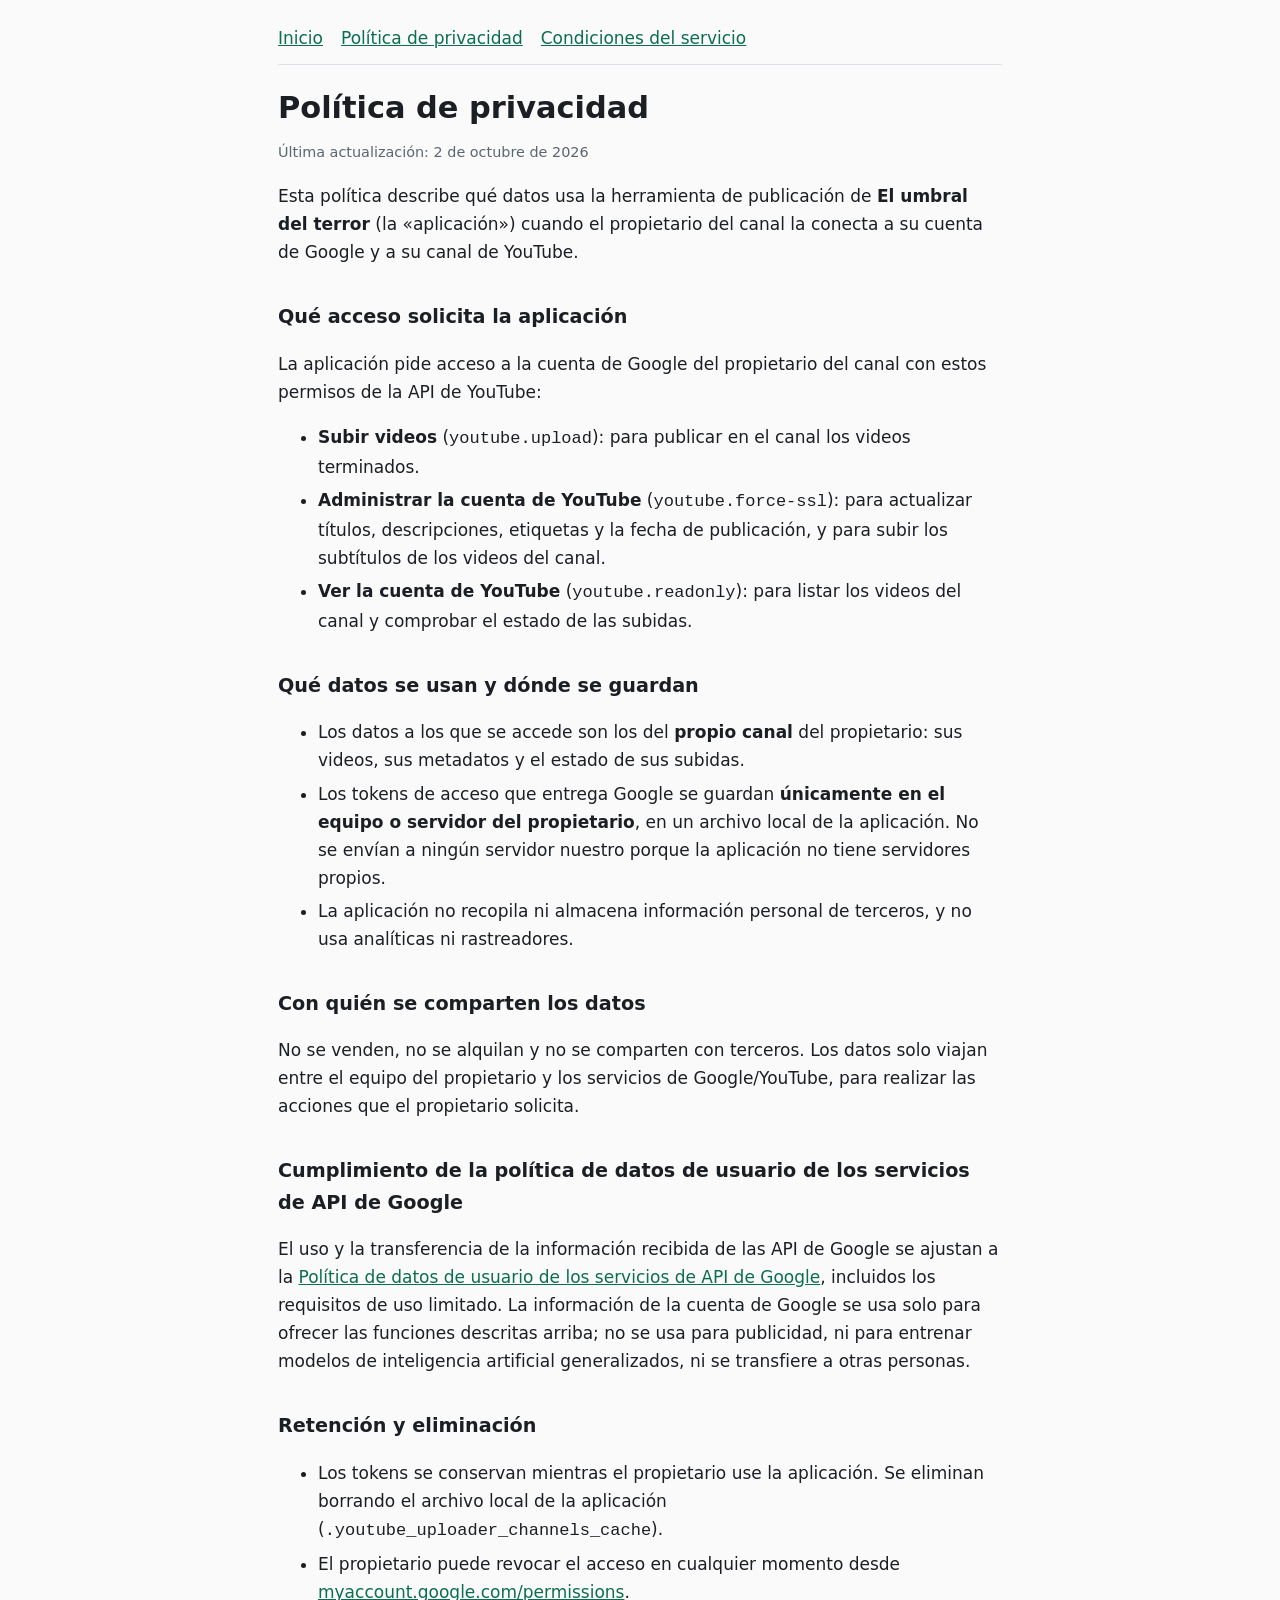
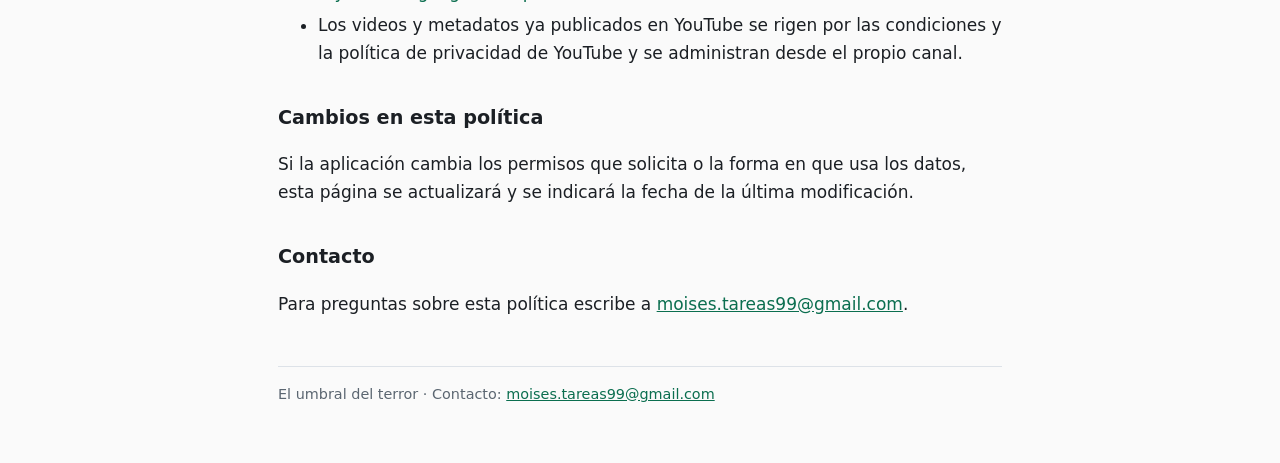
==== privacy.html @ d0a7360d "Páginas públicas de El Umbral del Terror: inicio, privacidad y condiciones Co-Authored-By: Claude Op" ====
<!doctype html>
<html lang="es"><head><meta charset="utf-8">
<meta name="viewport" content="width=device-width, initial-scale=1">
<title>Política de privacidad · El umbral del terror</title>
<link rel="stylesheet" href="style.css"></head><body><main>
<nav><a href="index.html">Inicio</a><a href="privacy.html">Política de privacidad</a><a href="terms.html">Condiciones del servicio</a></nav>
<h1>Política de privacidad</h1>
<p class="muted">Última actualización: 2 de octubre de 2026</p>
<p>Esta política describe qué datos usa la herramienta de publicación de <strong>El umbral del terror</strong> (la «aplicación») cuando el propietario del canal la conecta a su cuenta de Google y a su canal de YouTube.</p>

<h2>Qué acceso solicita la aplicación</h2>
<p>La aplicación pide acceso a la cuenta de Google del propietario del canal con estos permisos de la API de YouTube:</p>
<ul>
<li><strong>Subir videos</strong> (<code>youtube.upload</code>): para publicar en el canal los videos terminados.</li>
<li><strong>Administrar la cuenta de YouTube</strong> (<code>youtube.force-ssl</code>): para actualizar títulos, descripciones, etiquetas y la fecha de publicación, y para subir los subtítulos de los videos del canal.</li>
<li><strong>Ver la cuenta de YouTube</strong> (<code>youtube.readonly</code>): para listar los videos del canal y comprobar el estado de las subidas.</li>
</ul>

<h2>Qué datos se usan y dónde se guardan</h2>
<ul>
<li>Los datos a los que se accede son los del <strong>propio canal</strong> del propietario: sus videos, sus metadatos y el estado de sus subidas.</li>
<li>Los tokens de acceso que entrega Google se guardan <strong>únicamente en el equipo o servidor del propietario</strong>, en un archivo local de la aplicación. No se envían a ningún servidor nuestro porque la aplicación no tiene servidores propios.</li>
<li>La aplicación no recopila ni almacena información personal de terceros, y no usa analíticas ni rastreadores.</li>
</ul>

<h2>Con quién se comparten los datos</h2>
<p>No se venden, no se alquilan y no se comparten con terceros. Los datos solo viajan entre el equipo del propietario y los servicios de Google/YouTube, para realizar las acciones que el propietario solicita.</p>

<h2>Cumplimiento de la política de datos de usuario de los servicios de API de Google</h2>
<p>El uso y la transferencia de la información recibida de las API de Google se ajustan a la <a href="https://developers.google.com/terms/api-services-user-data-policy">Política de datos de usuario de los servicios de API de Google</a>, incluidos los requisitos de uso limitado. La información de la cuenta de Google se usa solo para ofrecer las funciones descritas arriba; no se usa para publicidad, ni para entrenar modelos de inteligencia artificial generalizados, ni se transfiere a otras personas.</p>

<h2>Retención y eliminación</h2>
<ul>
<li>Los tokens se conservan mientras el propietario use la aplicación. Se eliminan borrando el archivo local de la aplicación (<code>.youtube_uploader_channels_cache</code>).</li>
<li>El propietario puede revocar el acceso en cualquier momento desde <a href="https://myaccount.google.com/permissions">myaccount.google.com/permissions</a>.</li>
<li>Los videos y metadatos ya publicados en YouTube se rigen por las condiciones y la política de privacidad de YouTube y se administran desde el propio canal.</li>
</ul>

<h2>Cambios en esta política</h2>
<p>Si la aplicación cambia los permisos que solicita o la forma en que usa los datos, esta página se actualizará y se indicará la fecha de la última modificación.</p>

<h2>Contacto</h2>
<p>Para preguntas sobre esta política escribe a <a href="mailto:moises.tareas99@gmail.com">moises.tareas99@gmail.com</a>.</p>
<footer class="muted">El umbral del terror · Contacto: <a href="mailto:moises.tareas99@gmail.com">moises.tareas99@gmail.com</a></footer></main></body></html>
---- style.css ----
:root { --bg:#0d1014; --ink:#e6edf3; --muted:#8b98a5; --line:#262e38; --accent:#7fd1a0; }
@media (prefers-color-scheme: light) { :root { --bg:#fafafa; --ink:#1b1f24; --muted:#5b6671; --line:#dde2e8; --accent:#0b6e4f; } }
* { box-sizing:border-box; }
body { margin:0; background:var(--bg); color:var(--ink); font:17px/1.65 system-ui,-apple-system,"Segoe UI",sans-serif; }
main { max-width:760px; margin:0 auto; padding:24px 18px 64px; }
nav { display:flex; gap:18px; flex-wrap:wrap; padding-bottom:12px; border-bottom:1px solid var(--line); margin-bottom:24px; }
a { color:var(--accent); }
h1 { font-size:1.9rem; line-height:1.25; margin:.2em 0 .4em; }
h2 { font-size:1.2rem; margin:1.8em 0 .4em; }
.muted { color:var(--muted); font-size:.9rem; }
li { margin:.3em 0; }
footer { margin-top:48px; padding-top:16px; border-top:1px solid var(--line); }
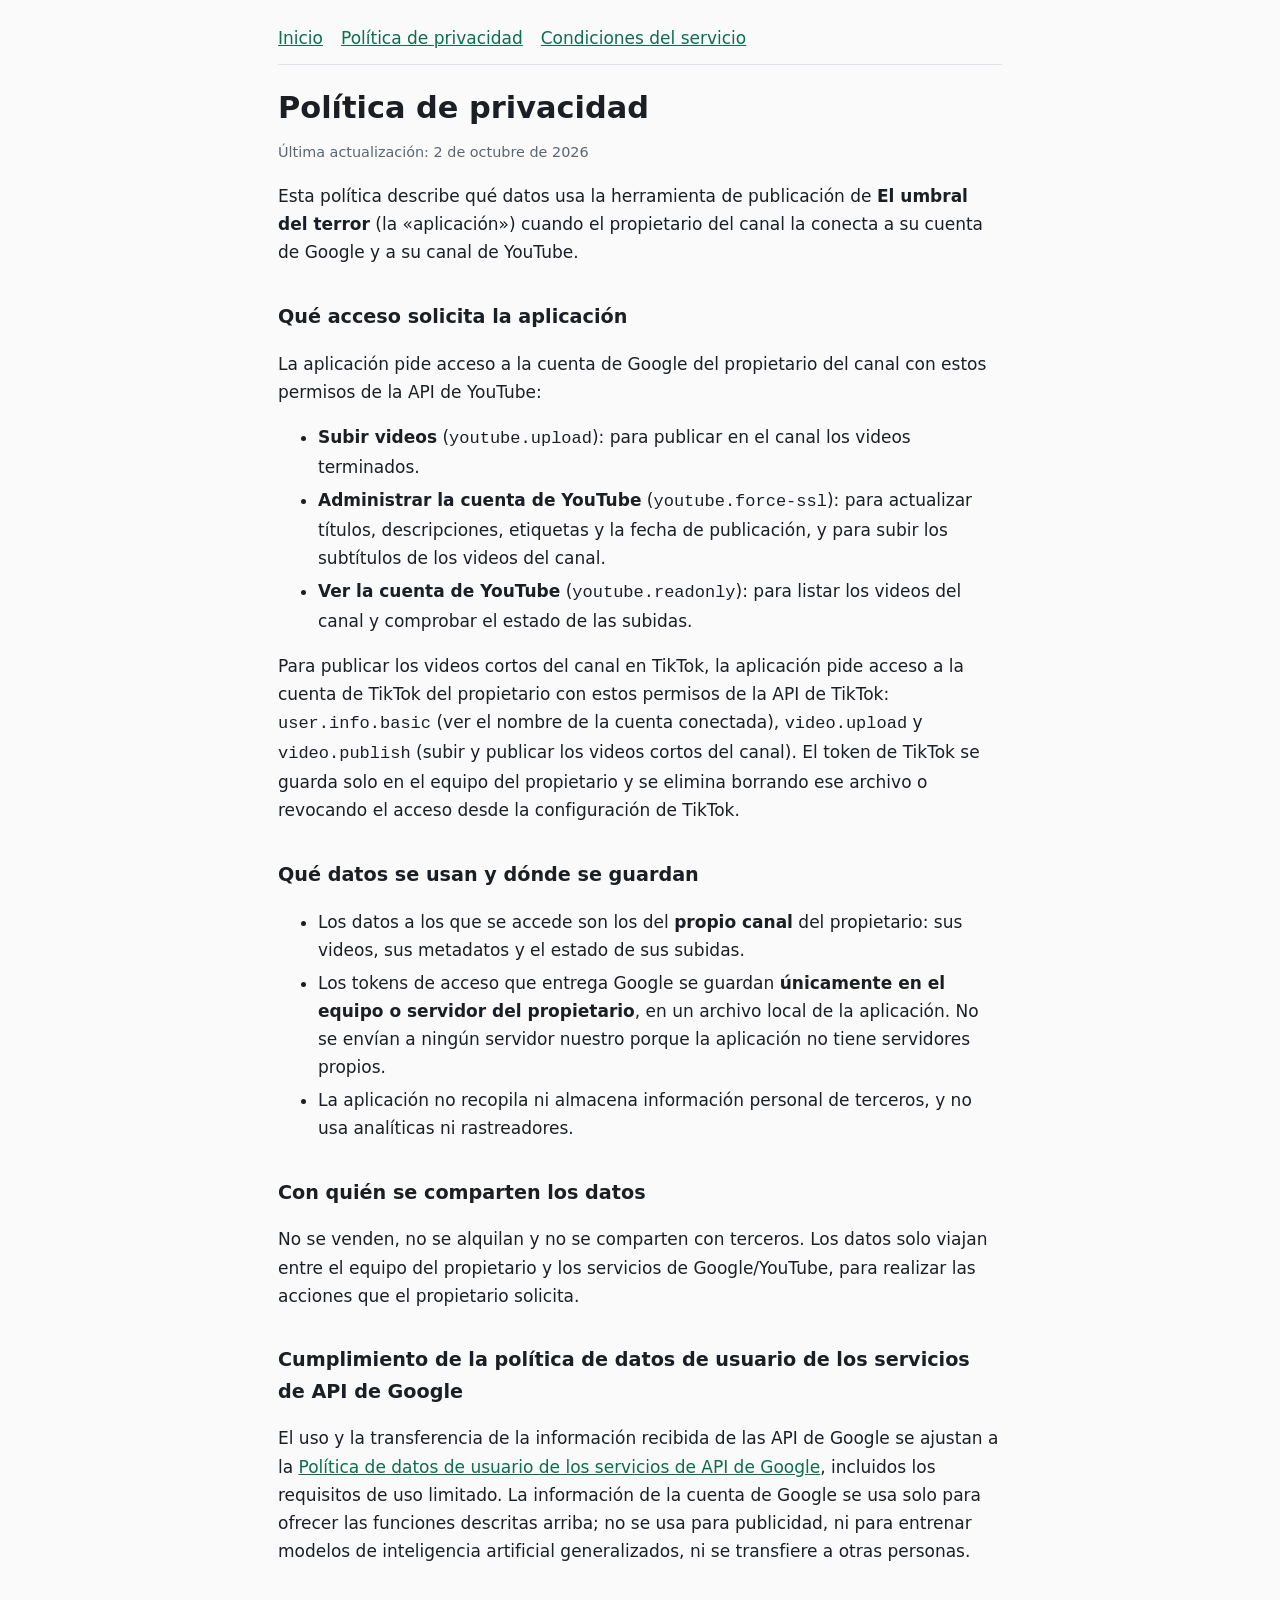
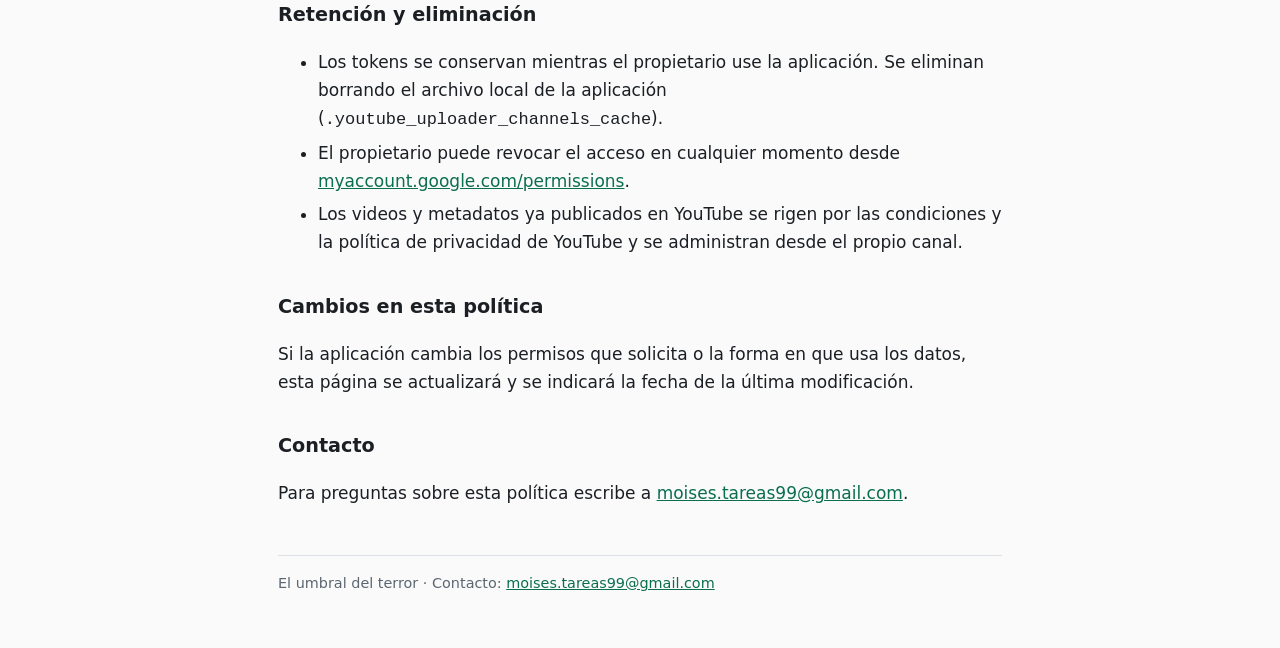
==== commit 84856bca: "Mención de TikTok en privacidad y condiciones; .nojekyll para publicar sin Jekyll Co-Authored-By: Cl" ====
--- a/privacy.html
+++ b/privacy.html
@@ -15,6 +15,7 @@
 <li><strong>Administrar la cuenta de YouTube</strong> (<code>youtube.force-ssl</code>): para actualizar títulos, descripciones, etiquetas y la fecha de publicación, y para subir los subtítulos de los videos del canal.</li>
 <li><strong>Ver la cuenta de YouTube</strong> (<code>youtube.readonly</code>): para listar los videos del canal y comprobar el estado de las subidas.</li>
 </ul>
+<p>Para publicar los videos cortos del canal en TikTok, la aplicación pide acceso a la cuenta de TikTok del propietario con estos permisos de la API de TikTok: <code>user.info.basic</code> (ver el nombre de la cuenta conectada), <code>video.upload</code> y <code>video.publish</code> (subir y publicar los videos cortos del canal). El token de TikTok se guarda solo en el equipo del propietario y se elimina borrando ese archivo o revocando el acceso desde la configuración de TikTok.</p>
 
 <h2>Qué datos se usan y dónde se guardan</h2>
 <ul>
